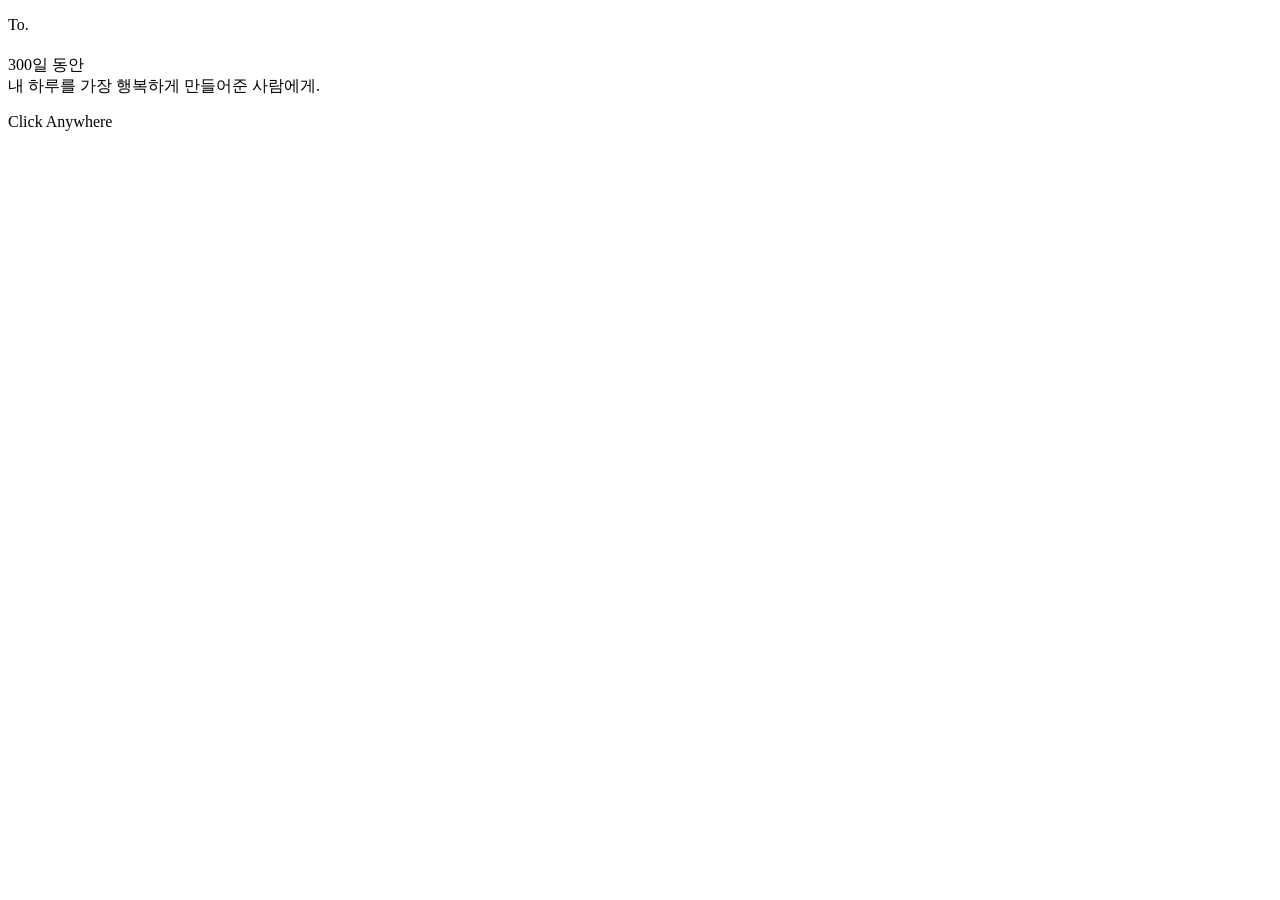
==== index.html @ 149cac10 "Add initial HTML structure for the project" ====
<!DOCTYPE html>
<html lang="ko">

<head>

    <meta charset="UTF-8">
    <meta name="viewport" content="width=device-width, initial-scale=1.0">

    <title>300 Days ❤️</title>

    <link rel="preconnect" href="https://fonts.googleapis.com">
    <link rel="preconnect" href="https://fonts.gstatic.com" crossorigin>

    <!-- Google Font -->
    <link href="https://fonts.googleapis.com/css2?family=Playfair+Display:wght@600&family=Pretendard:wght@300;400;600&display=swap" rel="stylesheet">

    <link rel="stylesheet" href="style.css">

</head>

<body>

    <!-- 별 -->
    <div id="stars"></div>

    <!-- 떠다니는 하트 -->
    <div id="hearts"></div>

    <!-- 메인 -->
    <main class="container">

        <p class="to">
            To.
        </p>

        <h1 id="typing"></h1>

        <p class="subtitle">

            300일 동안<br>
            내 하루를 가장 행복하게 만들어준 사람에게.

        </p>

        <div id="click">

            Click Anywhere

        </div>

    </main>

    <script src="script.js"></script>

</body>

</html>
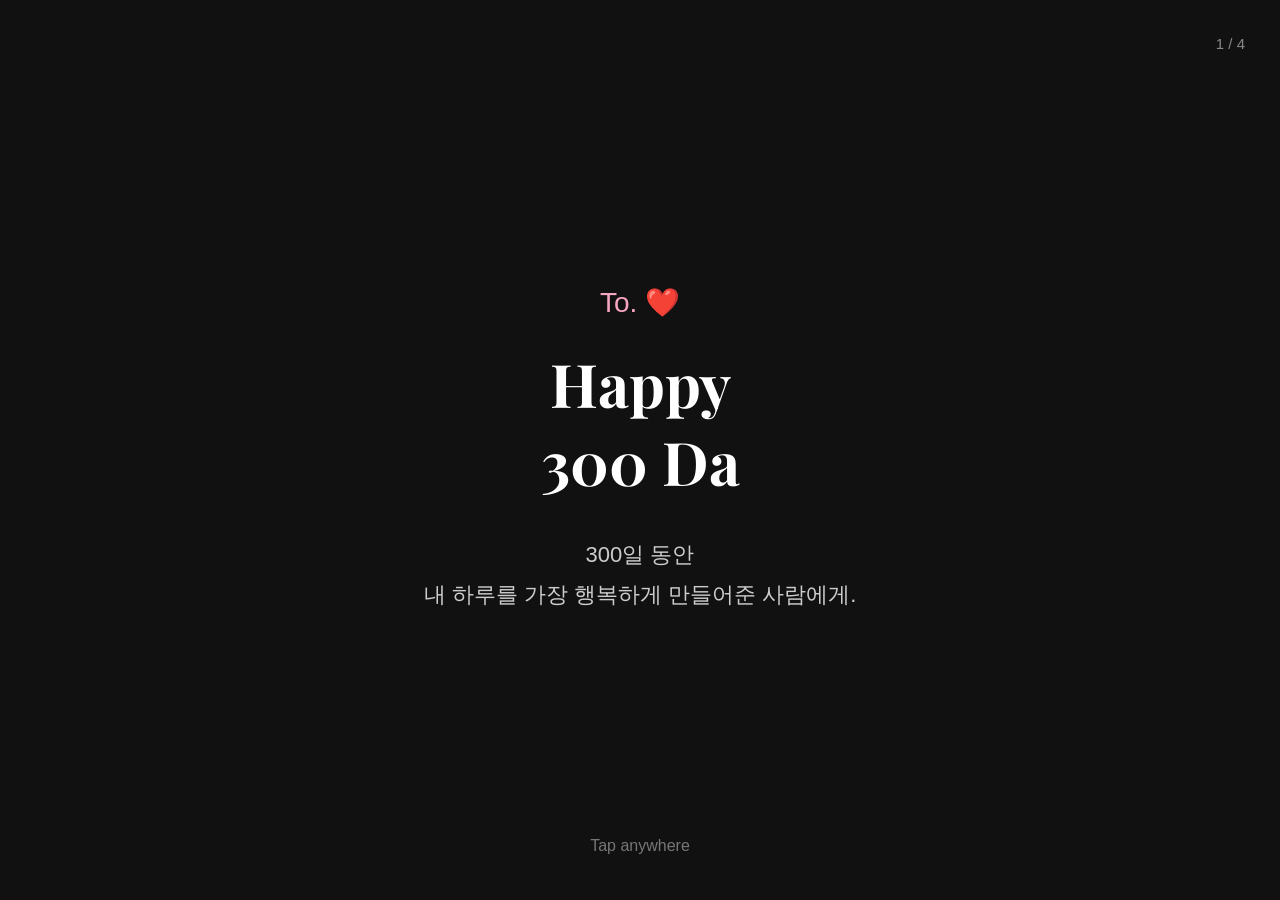
==== commit d95eeb6b: "Update index.html" ====
--- a/index.html
+++ b/index.html
@@ -3,54 +3,65 @@
 
 <head>
 
-    <meta charset="UTF-8">
-    <meta name="viewport" content="width=device-width, initial-scale=1.0">
+<meta charset="UTF-8">
 
-    <title>300 Days ❤️</title>
+<meta name="viewport"
+content="width=device-width, initial-scale=1.0">
 
-    <link rel="preconnect" href="https://fonts.googleapis.com">
-    <link rel="preconnect" href="https://fonts.gstatic.com" crossorigin>
+<title>300 Days ❤️</title>
 
-    <!-- Google Font -->
-    <link href="https://fonts.googleapis.com/css2?family=Playfair+Display:wght@600&family=Pretendard:wght@300;400;600&display=swap" rel="stylesheet">
+<link rel="preconnect"
+href="https://fonts.googleapis.com">
 
-    <link rel="stylesheet" href="style.css">
+<link rel="preconnect"
+href="https://fonts.gstatic.com"
+crossorigin>
+
+<link href="https://fonts.googleapis.com/css2?family=Playfair+Display:wght@700&family=Pretendard:wght@300;400;600&display=swap"
+rel="stylesheet">
+
+<link rel="stylesheet"
+href="intro.css">
 
 </head>
 
 <body>
 
-    <!-- 별 -->
-    <div id="stars"></div>
+<div class="page">
 
-    <!-- 떠다니는 하트 -->
-    <div id="hearts"></div>
+<div class="progress">
 
-    <!-- 메인 -->
-    <main class="container">
+1 / 4
 
-        <p class="to">
-            To.
-        </p>
+</div>
 
-        <h1 id="typing"></h1>
+<p class="to">
 
-        <p class="subtitle">
+To. ❤️
 
-            300일 동안<br>
-            내 하루를 가장 행복하게 만들어준 사람에게.
+</p>
 
-        </p>
+<h1 id="title">
 
-        <div id="click">
+</h1>
 
-            Click Anywhere
+<p class="sub">
 
-        </div>
+300일 동안<br>
 
-    </main>
+내 하루를 가장 행복하게 만들어준 사람에게.
 
-    <script src="script.js"></script>
+</p>
+
+<div class="click">
+
+Tap anywhere
+
+</div>
+
+</div>
+
+<script src="intro.js"></script>
 
 </body>
 
--- a/intro.css
+++ b/intro.css
@@ -0,0 +1,172 @@
+*{
+
+margin:0;
+
+padding:0;
+
+box-sizing:border-box;
+
+}
+
+body{
+
+background:#111111;
+
+color:white;
+
+font-family:'Pretendard',sans-serif;
+
+height:100vh;
+
+overflow:hidden;
+
+display:flex;
+
+justify-content:center;
+
+align-items:center;
+
+}
+
+.page{
+
+width:90%;
+
+max-width:700px;
+
+text-align:center;
+
+animation:fade .8s;
+
+}
+
+.progress{
+
+position:absolute;
+
+top:35px;
+
+right:35px;
+
+color:#888;
+
+font-size:15px;
+
+}
+
+.to{
+
+font-size:28px;
+
+margin-bottom:25px;
+
+color:#F8A5C2;
+
+}
+
+#title{
+
+font-family:'Playfair Display',serif;
+
+font-size:60px;
+
+line-height:1.3;
+
+min-height:150px;
+
+}
+
+.sub{
+
+margin-top:35px;
+
+font-size:22px;
+
+line-height:1.8;
+
+color:#cccccc;
+
+opacity:0;
+
+animation:fade 1s forwards;
+
+animation-delay:2.3s;
+
+}
+
+.click{
+
+position:absolute;
+
+bottom:45px;
+
+left:50%;
+
+transform:translateX(-50%);
+
+color:#777;
+
+animation:blink 2s infinite;
+
+}
+
+@keyframes blink{
+
+50%{
+
+opacity:.2;
+
+}
+
+}
+
+@keyframes fade{
+
+from{
+
+opacity:0;
+
+transform:translateY(15px);
+
+}
+
+to{
+
+opacity:1;
+
+transform:translateY(0);
+
+}
+
+}
+
+.fadeout{
+
+animation:out .8s forwards;
+
+}
+
+@keyframes out{
+
+to{
+
+opacity:0;
+
+}
+}
+
+@media(max-width:768px){
+
+#title{
+
+font-size:42px;
+
+}
+
+.sub{
+
+font-size:18px;
+
+}
+
+}
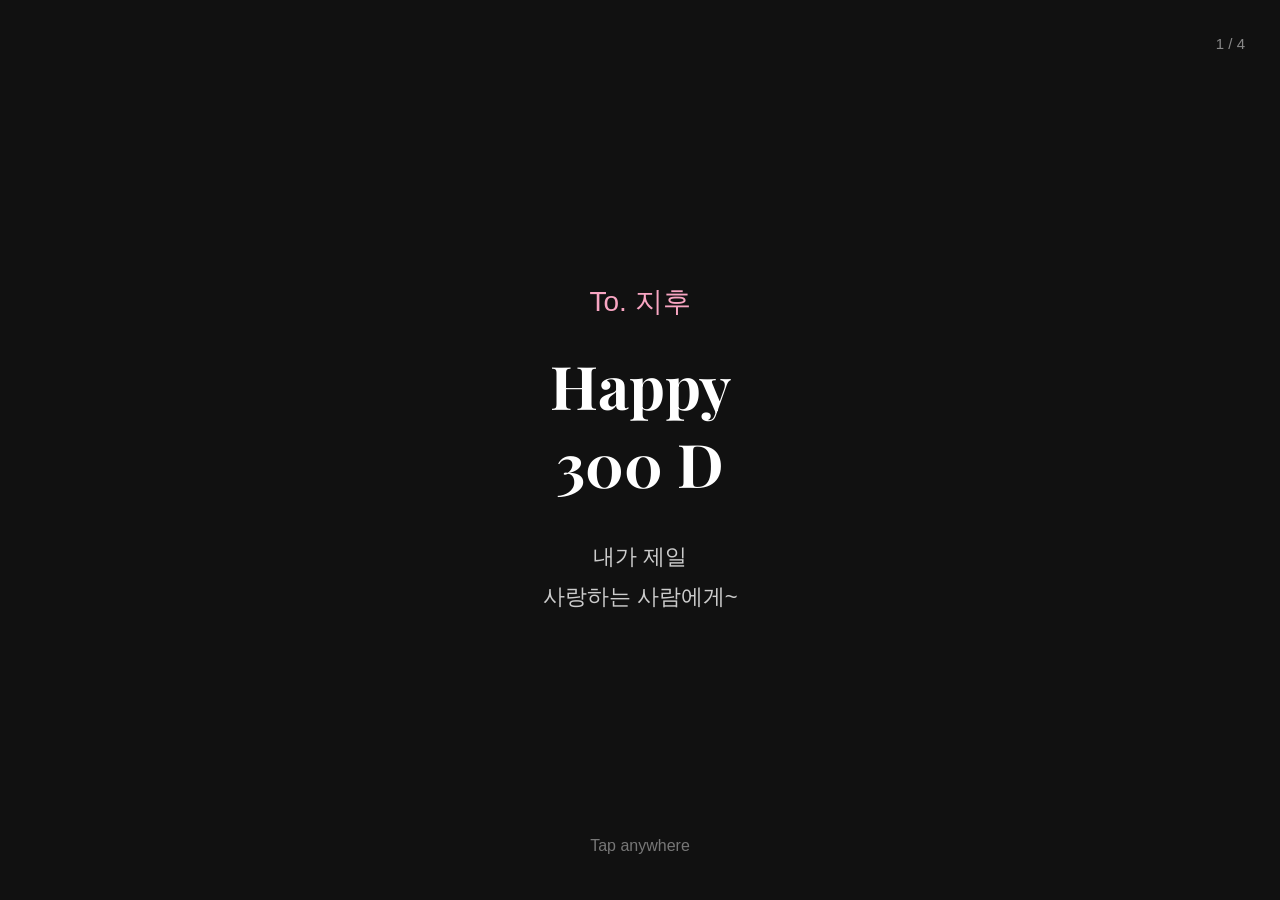
==== commit 73611eb4: "Update text content in index.html" ====
--- a/index.html
+++ b/index.html
@@ -37,7 +37,7 @@
 
 <p class="to">
 
-To. ❤️
+To. 지후
 
 </p>
 
@@ -47,9 +47,9 @@
 
 <p class="sub">
 
-300일 동안<br>
+내가 제일<br>
 
-내 하루를 가장 행복하게 만들어준 사람에게.
+사랑하는 사람에게~
 
 </p>
 
